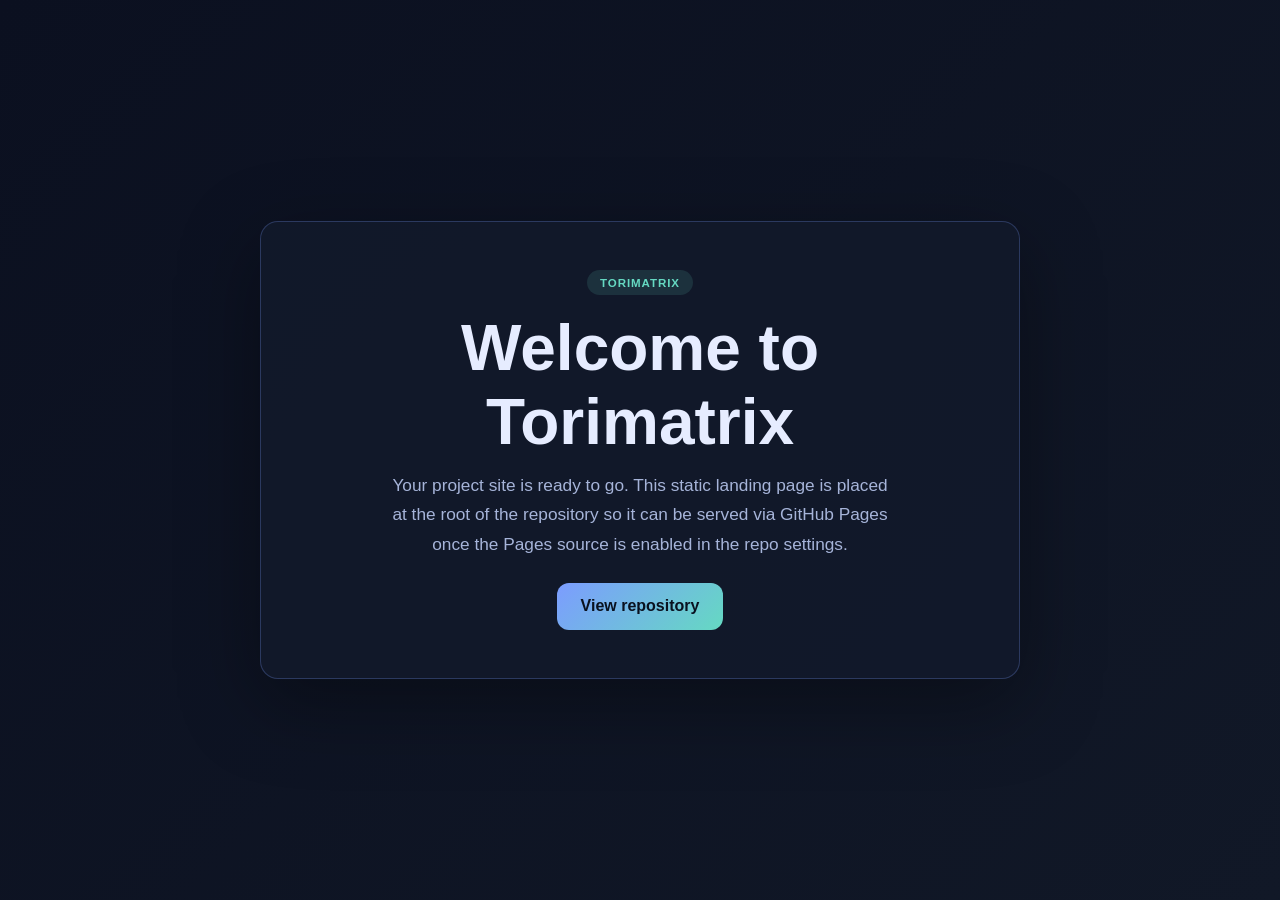
==== index.html @ e8c8036a "Create initial landing page for GitHub Pages" ====
<!DOCTYPE html>
<html lang="en">
  <head>
    <meta charset="UTF-8" />
    <meta name="viewport" content="width=device-width, initial-scale=1.0" />
    <title>Torimatrix</title>
    <style>
      :root {
        --bg: #0b1020;
        --panel: #121a2b;
        --text: #e6ecff;
        --muted: #a6b4d9;
        --accent: #7c9cff;
        --accent-2: #65d9c2;
      }
      * { box-sizing: border-box; }
      body {
        margin: 0;
        font-family: Arial, Helvetica, sans-serif;
        background: linear-gradient(135deg, var(--bg), #111827);
        color: var(--text);
        min-height: 100vh;
        display: grid;
        place-items: center;
      }
      .card {
        width: min(760px, 90vw);
        background: rgba(18, 26, 43, 0.92);
        border: 1px solid rgba(124, 156, 255, 0.25);
        border-radius: 18px;
        padding: 3rem 2.5rem;
        text-align: center;
        box-shadow: 0 24px 80px rgba(0, 0, 0, 0.35);
      }
      .badge {
        display: inline-block;
        padding: 0.4rem 0.8rem;
        border-radius: 999px;
        background: rgba(101, 217, 194, 0.13);
        color: var(--accent-2);
        letter-spacing: 0.08em;
        text-transform: uppercase;
        font-size: 0.72rem;
        font-weight: 700;
      }
      h1 {
        margin: 1rem 0 0.75rem;
        font-size: clamp(2.2rem, 5vw, 4rem);
      }
      p {
        color: var(--muted);
        font-size: 1.08rem;
        line-height: 1.7;
        margin: 0 auto 1.5rem;
        max-width: 52ch;
      }
      .cta {
        display: inline-block;
        padding: 0.9rem 1.5rem;
        border-radius: 12px;
        background: linear-gradient(135deg, var(--accent), var(--accent-2));
        color: #09111f;
        text-decoration: none;
        font-weight: 700;
      }
    </style>
  </head>
  <body>
    <main class="card">
      <div class="badge">Torimatrix</div>
      <h1>Welcome to Torimatrix</h1>
      <p>
        Your project site is ready to go. This static landing page is placed at the root of the repository
        so it can be served via GitHub Pages once the Pages source is enabled in the repo settings.
      </p>
      <a class="cta" href="https://github.com/ZacaUltim/torimatrix">View repository</a>
    </main>
  </body>
</html>
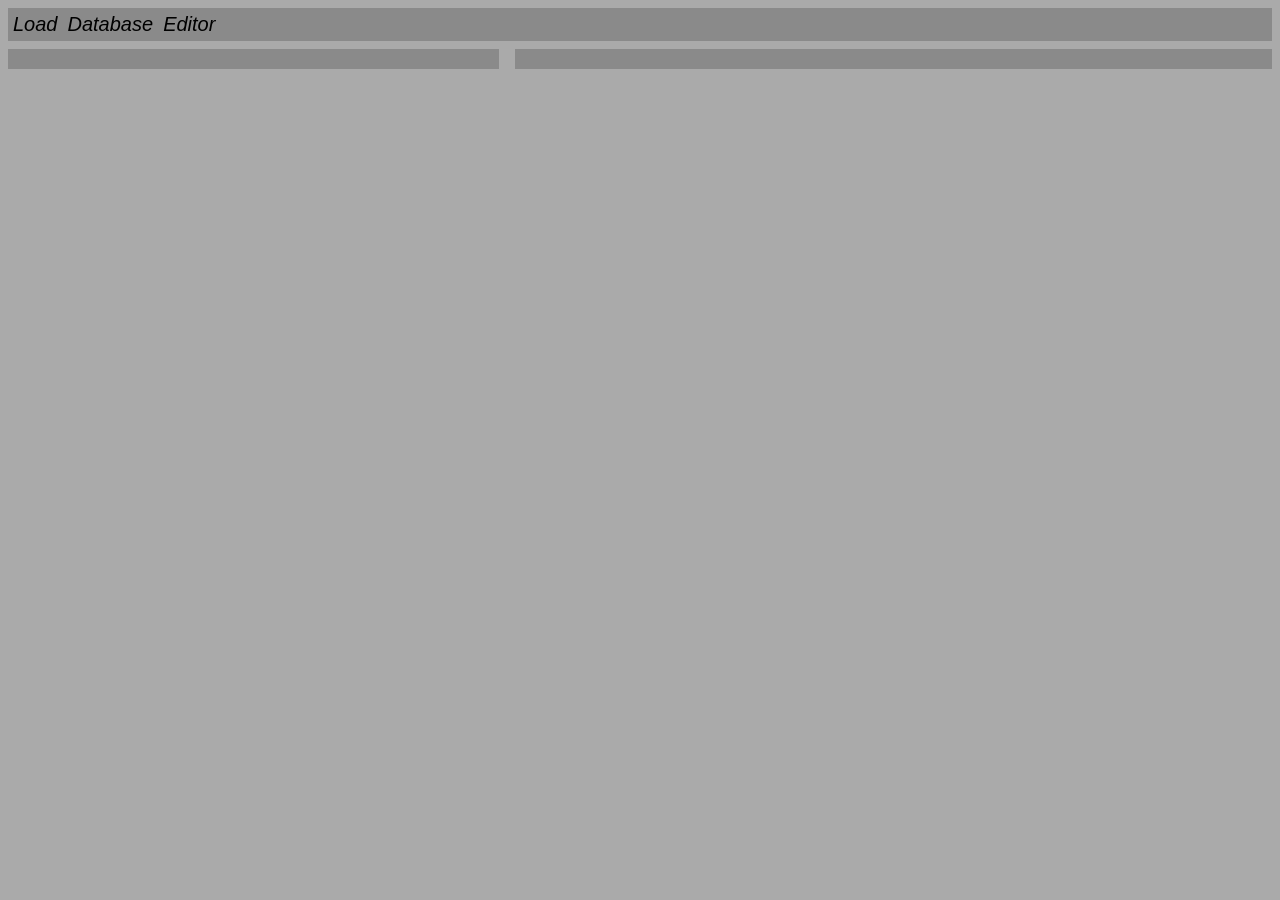
==== commit 139fdbbb: "Add files via upload" ====
--- a/index.html
+++ b/index.html
@@ -1,79 +1,21 @@
-<!DOCTYPE html>
-<html lang="en">
-  <head>
-    <meta charset="UTF-8" />
-    <meta name="viewport" content="width=device-width, initial-scale=1.0" />
-    <title>Torimatrix</title>
-    <style>
-      :root {
-        --bg: #0b1020;
-        --panel: #121a2b;
-        --text: #e6ecff;
-        --muted: #a6b4d9;
-        --accent: #7c9cff;
-        --accent-2: #65d9c2;
-      }
-      * { box-sizing: border-box; }
-      body {
-        margin: 0;
-        font-family: Arial, Helvetica, sans-serif;
-        background: linear-gradient(135deg, var(--bg), #111827);
-        color: var(--text);
-        min-height: 100vh;
-        display: grid;
-        place-items: center;
-      }
-      .card {
-        width: min(760px, 90vw);
-        background: rgba(18, 26, 43, 0.92);
-        border: 1px solid rgba(124, 156, 255, 0.25);
-        border-radius: 18px;
-        padding: 3rem 2.5rem;
-        text-align: center;
-        box-shadow: 0 24px 80px rgba(0, 0, 0, 0.35);
-      }
-      .badge {
-        display: inline-block;
-        padding: 0.4rem 0.8rem;
-        border-radius: 999px;
-        background: rgba(101, 217, 194, 0.13);
-        color: var(--accent-2);
-        letter-spacing: 0.08em;
-        text-transform: uppercase;
-        font-size: 0.72rem;
-        font-weight: 700;
-      }
-      h1 {
-        margin: 1rem 0 0.75rem;
-        font-size: clamp(2.2rem, 5vw, 4rem);
-      }
-      p {
-        color: var(--muted);
-        font-size: 1.08rem;
-        line-height: 1.7;
-        margin: 0 auto 1.5rem;
-        max-width: 52ch;
-      }
-      .cta {
-        display: inline-block;
-        padding: 0.9rem 1.5rem;
-        border-radius: 12px;
-        background: linear-gradient(135deg, var(--accent), var(--accent-2));
-        color: #09111f;
-        text-decoration: none;
-        font-weight: 700;
-      }
-    </style>
-  </head>
-  <body>
-    <main class="card">
-      <div class="badge">Torimatrix</div>
-      <h1>Welcome to Torimatrix</h1>
-      <p>
-        Your project site is ready to go. This static landing page is placed at the root of the repository
-        so it can be served via GitHub Pages once the Pages source is enabled in the repo settings.
-      </p>
-      <a class="cta" href="https://github.com/ZacaUltim/torimatrix">View repository</a>
-    </main>
-  </body>
-</html>
+<!DOCTYPE html>
+<html lang="en">
+<head>
+    <meta charset="UTF-8">
+    <meta name="viewport" content="width=device-width, initial-scale=1.0">
+    <link rel="stylesheet" href="style.css">
+    <title>Törimátrix</title>
+</head>
+<body style="background-color: rgb(170, 170, 170);">
+    <div id="main-div">
+        <div id="navbar" class="navbar" style="background-color: rgb(138, 138, 138); margin-bottom: 8px;"></div>
+
+        <div id="dual-cont" class="row">
+            <div id="cont-1" class="box" style="flex: 2; background-color: rgb(138, 138, 138);"></div>
+            <div id="cont-2" class="box" style="flex: 3; background-color: rgb(138, 138, 138);"></div>
+        </div>
+    </div>
+</body>
+<script src="common.js"></script>
+<script src="script.js"></script>
+</html>
--- a/style.css
+++ b/style.css
@@ -0,0 +1,122 @@
+body, input, button, textarea, select {
+    font-family: Arial, sans-serif;
+}
+
+.basic-btn {
+    background-color: transparent;
+    border: none;
+    outline: none;
+    font-size: 20px;
+    font-weight: normal;
+    font-style: italic;
+    margin: 0;
+    padding: 5px;
+}
+
+.basic-btn:hover {
+    background-color: rgba(0, 0, 0, 0.25);
+    font-style: normal;
+}
+
+.basic-btn:active {
+    background-color: rgba(0, 0, 0, 0.75);
+    color: white;
+    font-style: normal;
+}
+
+.navbar {
+    height: auto;
+}
+
+.row {
+  display: flex;
+  gap: 1rem;
+}
+
+.box {
+  flex: 1;
+}
+
+.timeline {
+    border-collapse: collapse;
+    width: 100%;
+}
+
+.timeline th, .timeline td {
+    border: 1px solid rgba(0, 0, 0, 0.4);
+    padding: 6px;
+    text-align: center;
+    vertical-align: middle;
+}
+
+.timeline th {
+    white-space: nowrap;
+}
+
+.timeline td.cell {
+    cursor: pointer;
+}
+
+.timeline td.cell:hover {
+    background-color: rgba(0, 0, 0, 0.25);
+}
+
+.timeline td.empty {
+    opacity: 0.4;
+}
+
+.ev {
+    padding: 2px 0;
+}
+
+.ev.global {
+    display: flex;
+    align-items: center;
+    gap: 12px;
+    padding: 10px 0;
+    font-weight: bold;
+}
+
+.ev.global::before, .ev.global::after {
+    content: "";
+    flex: 1;
+    height: 1px;
+    background-color: rgba(0, 0, 0, 0.6);
+}
+
+.date {
+    font-weight: bold;
+    font-size: 20px;
+    white-space: nowrap;
+    padding-bottom: 6px;
+    margin-bottom: 10px;
+    border-bottom: 1px solid rgba(0, 0, 0, 0.6);
+}
+
+.tabs {
+    display: flex;
+    flex-wrap: wrap;
+    gap: 4px;
+    margin-bottom: 10px;
+}
+
+.tab {
+    padding: 5px 12px;
+    font-style: italic;
+    cursor: pointer;
+}
+
+.tab:hover {
+    background-color: rgba(0, 0, 0, 0.25);
+    font-style: normal;
+}
+
+.tab.active {
+    background-color: rgba(0, 0, 0, 0.5);
+    color: white;
+    font-style: normal;
+}
+
+#cont-2 {
+    padding: 10px;
+}
